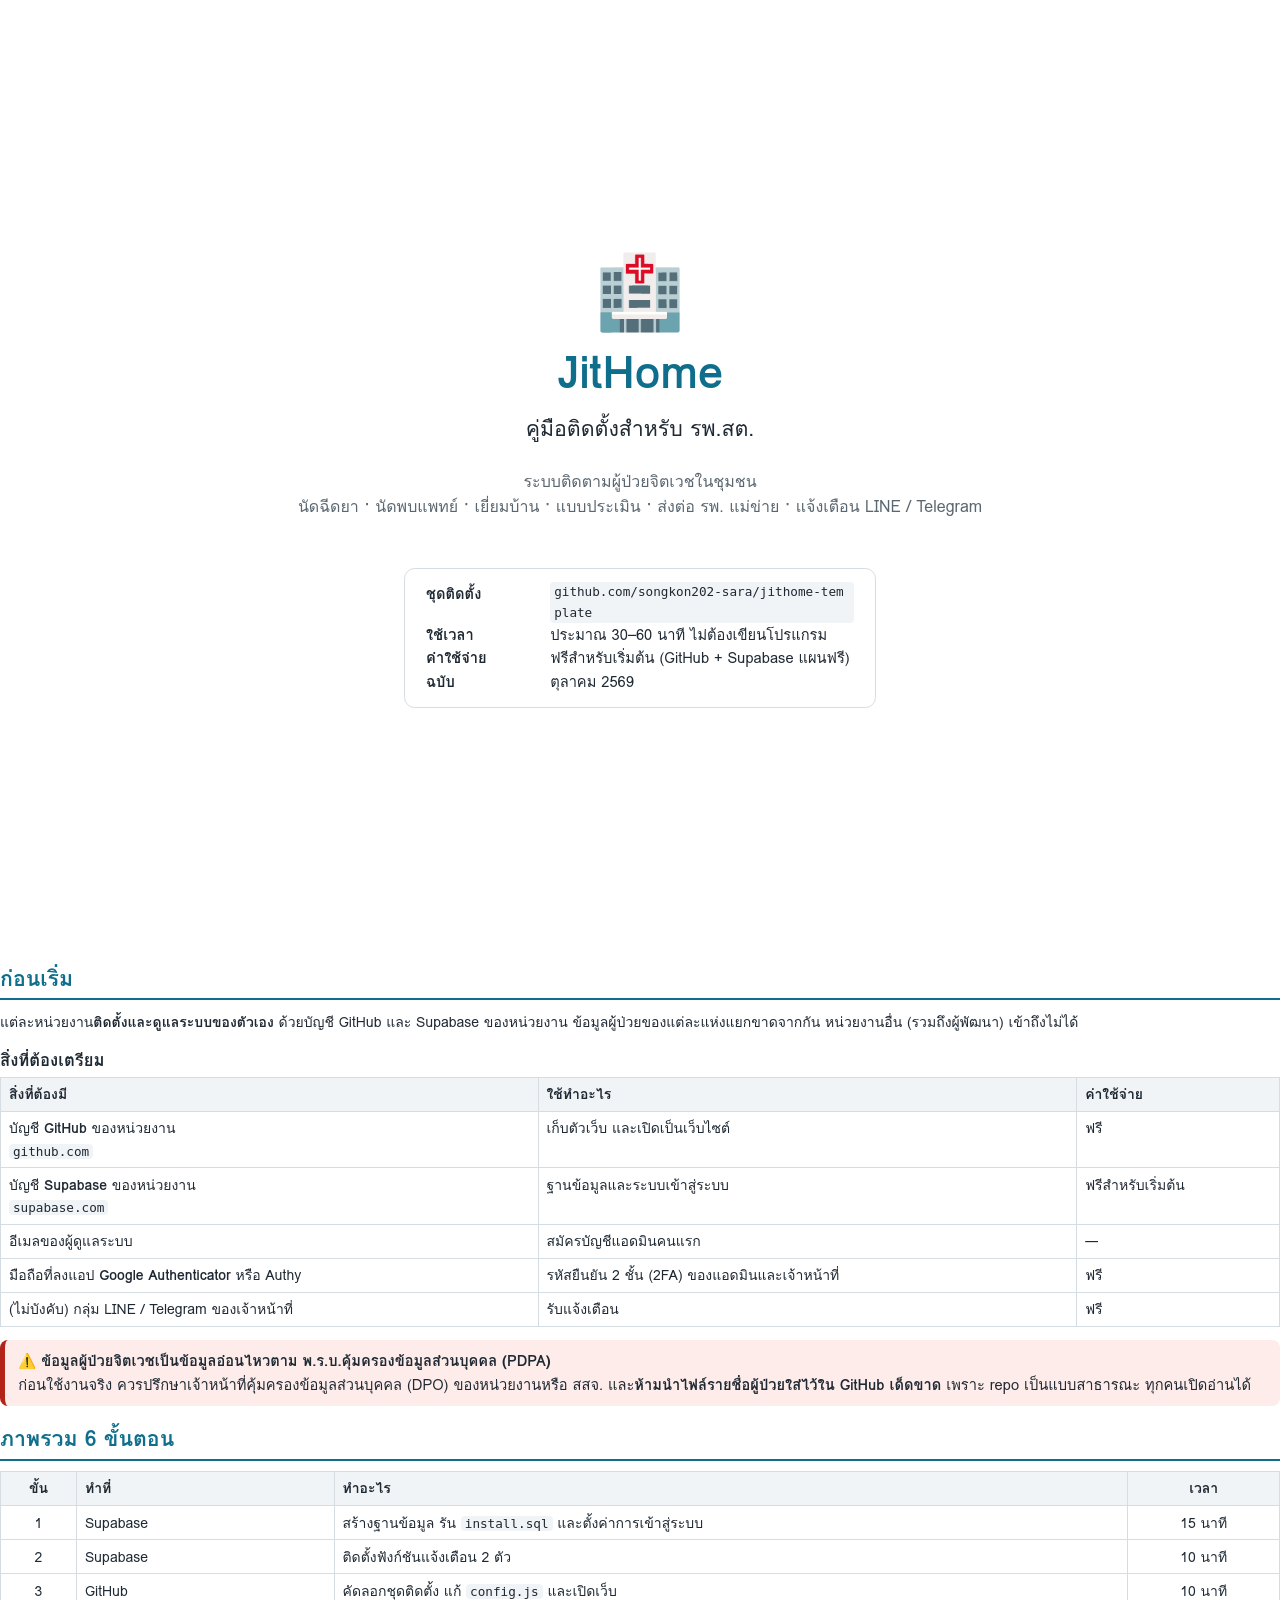
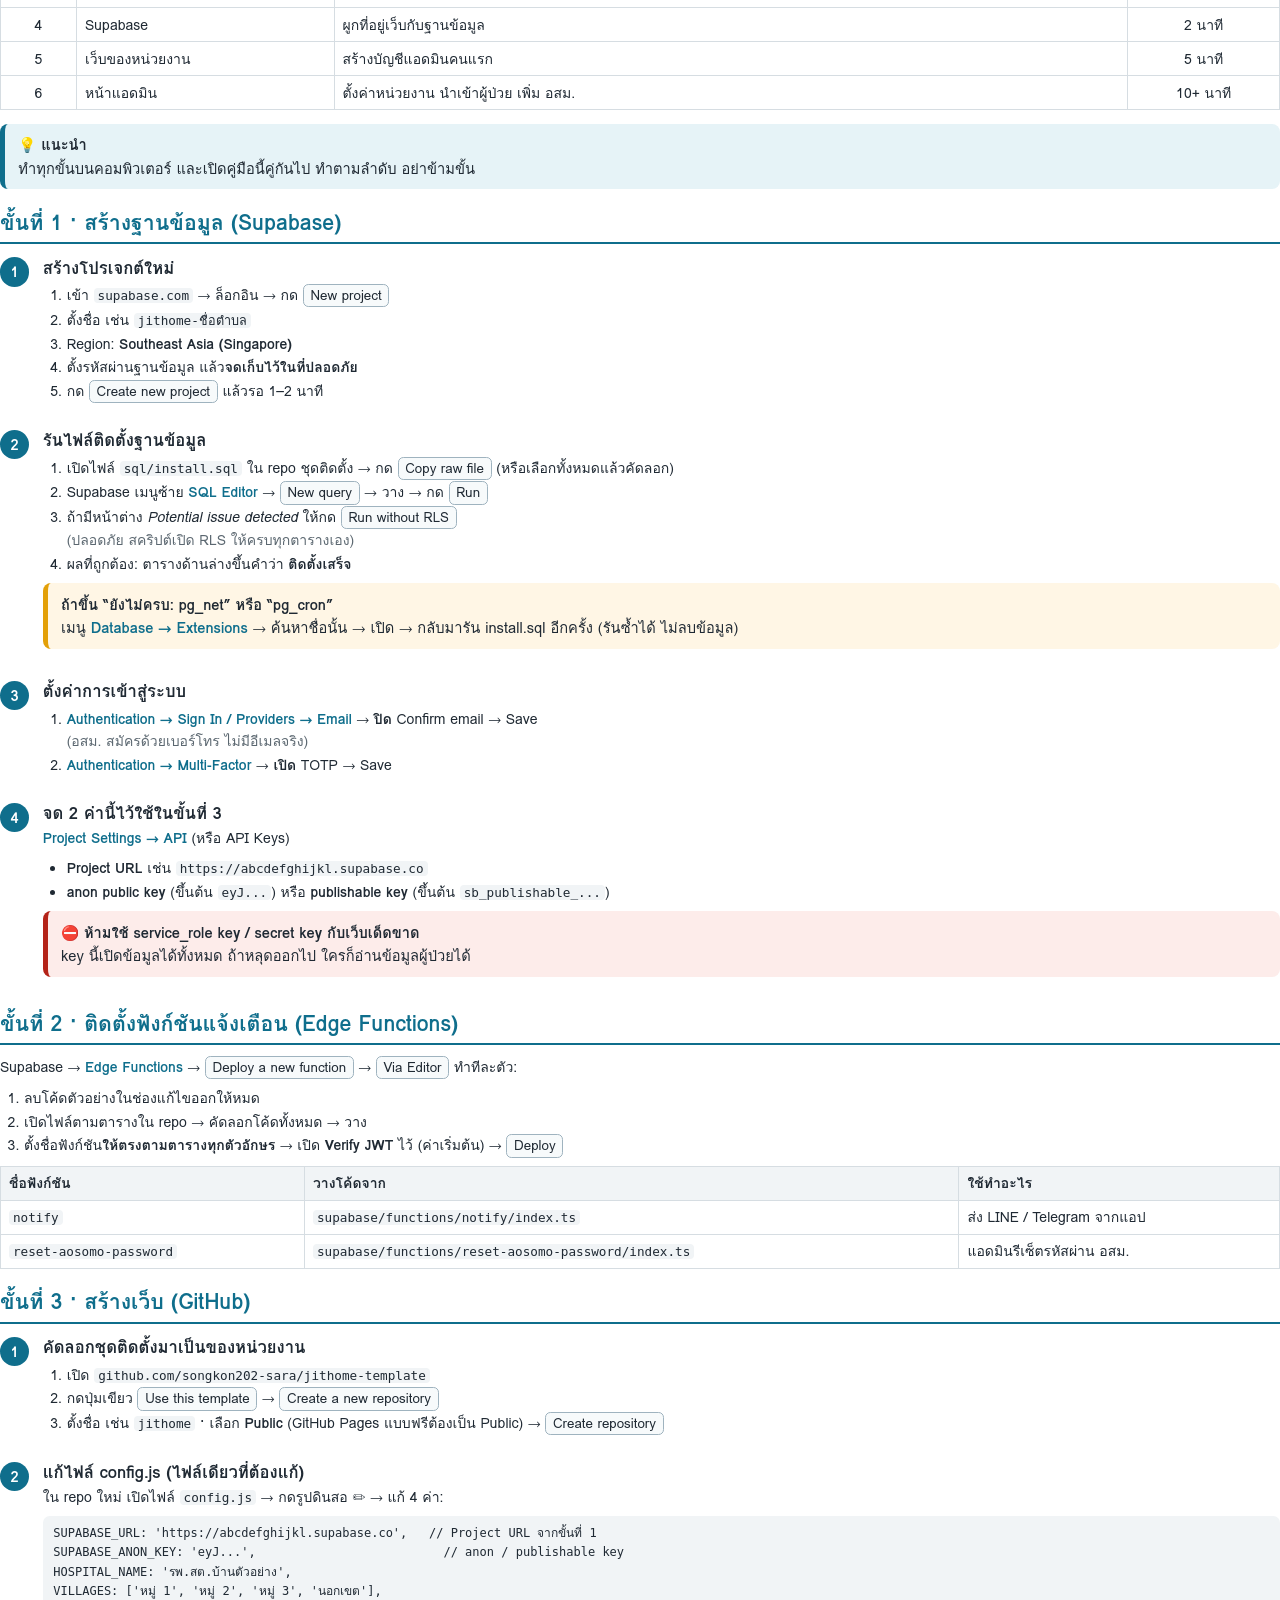
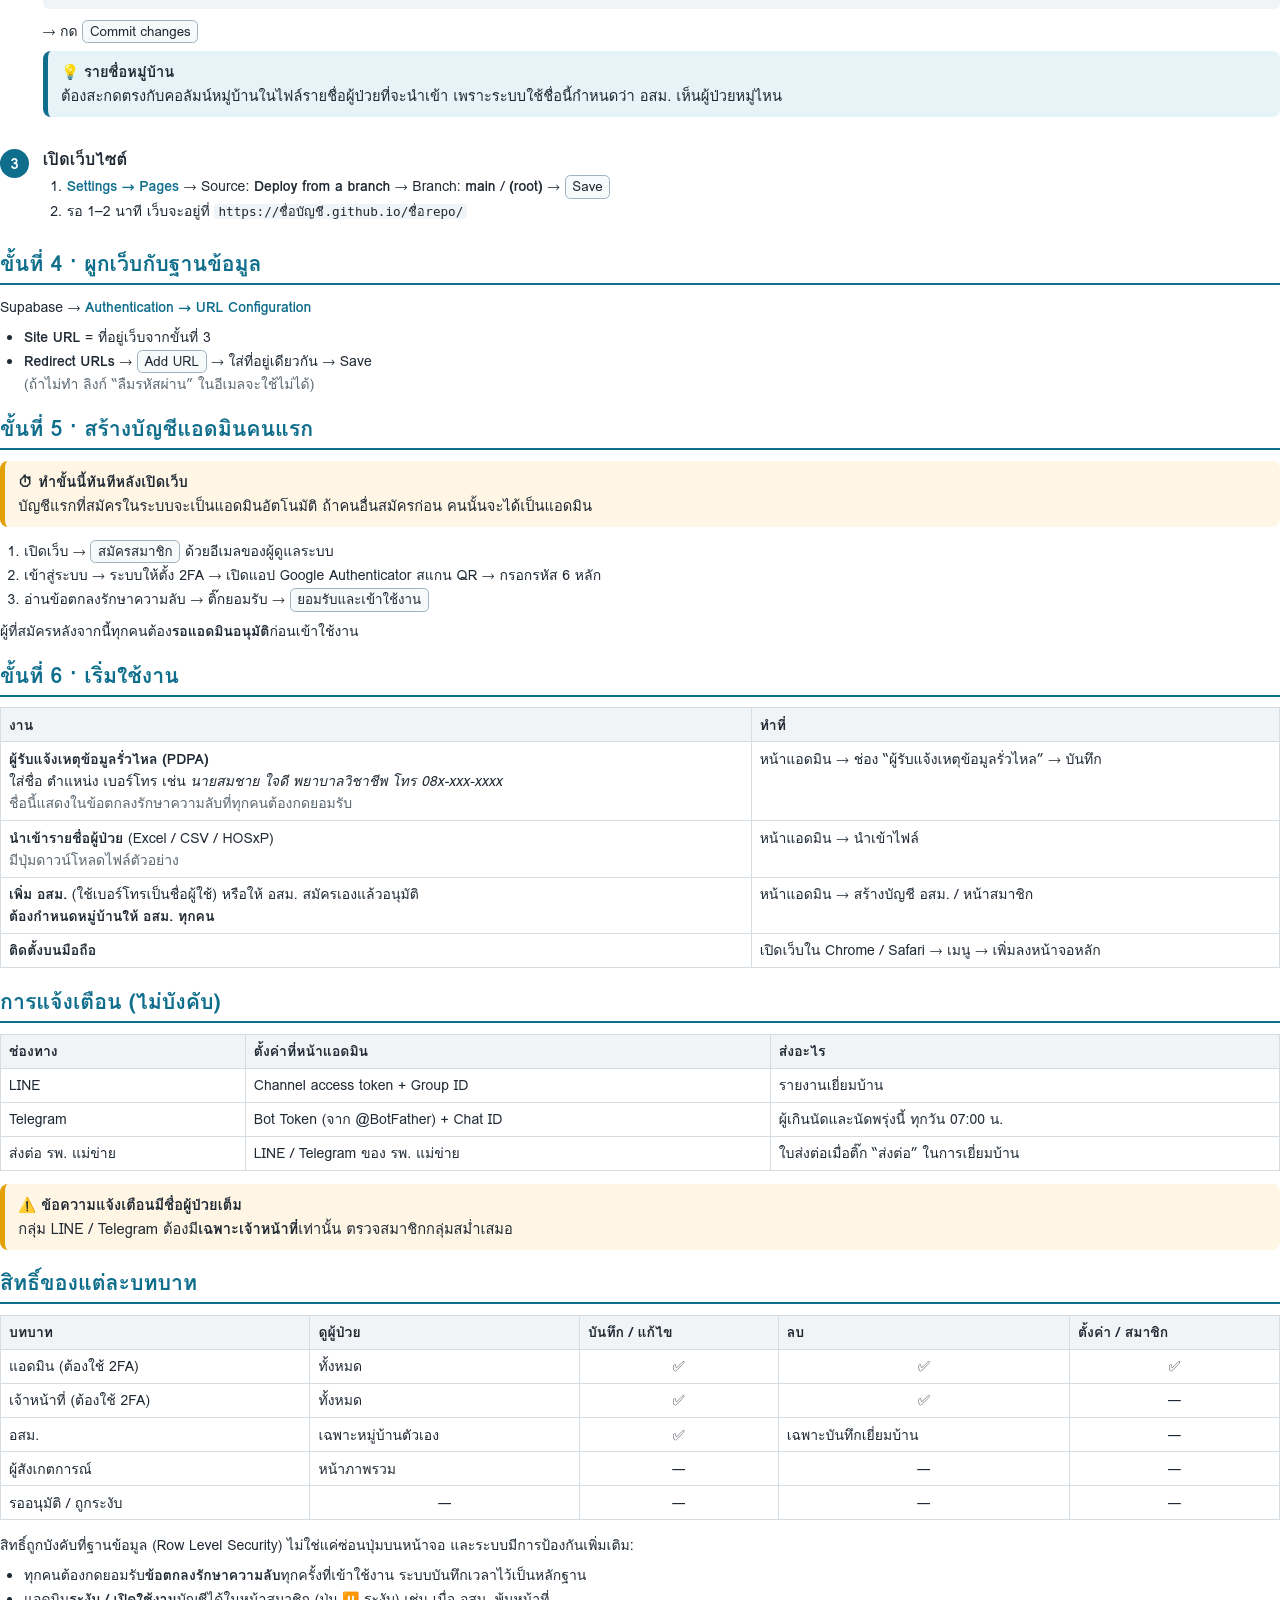
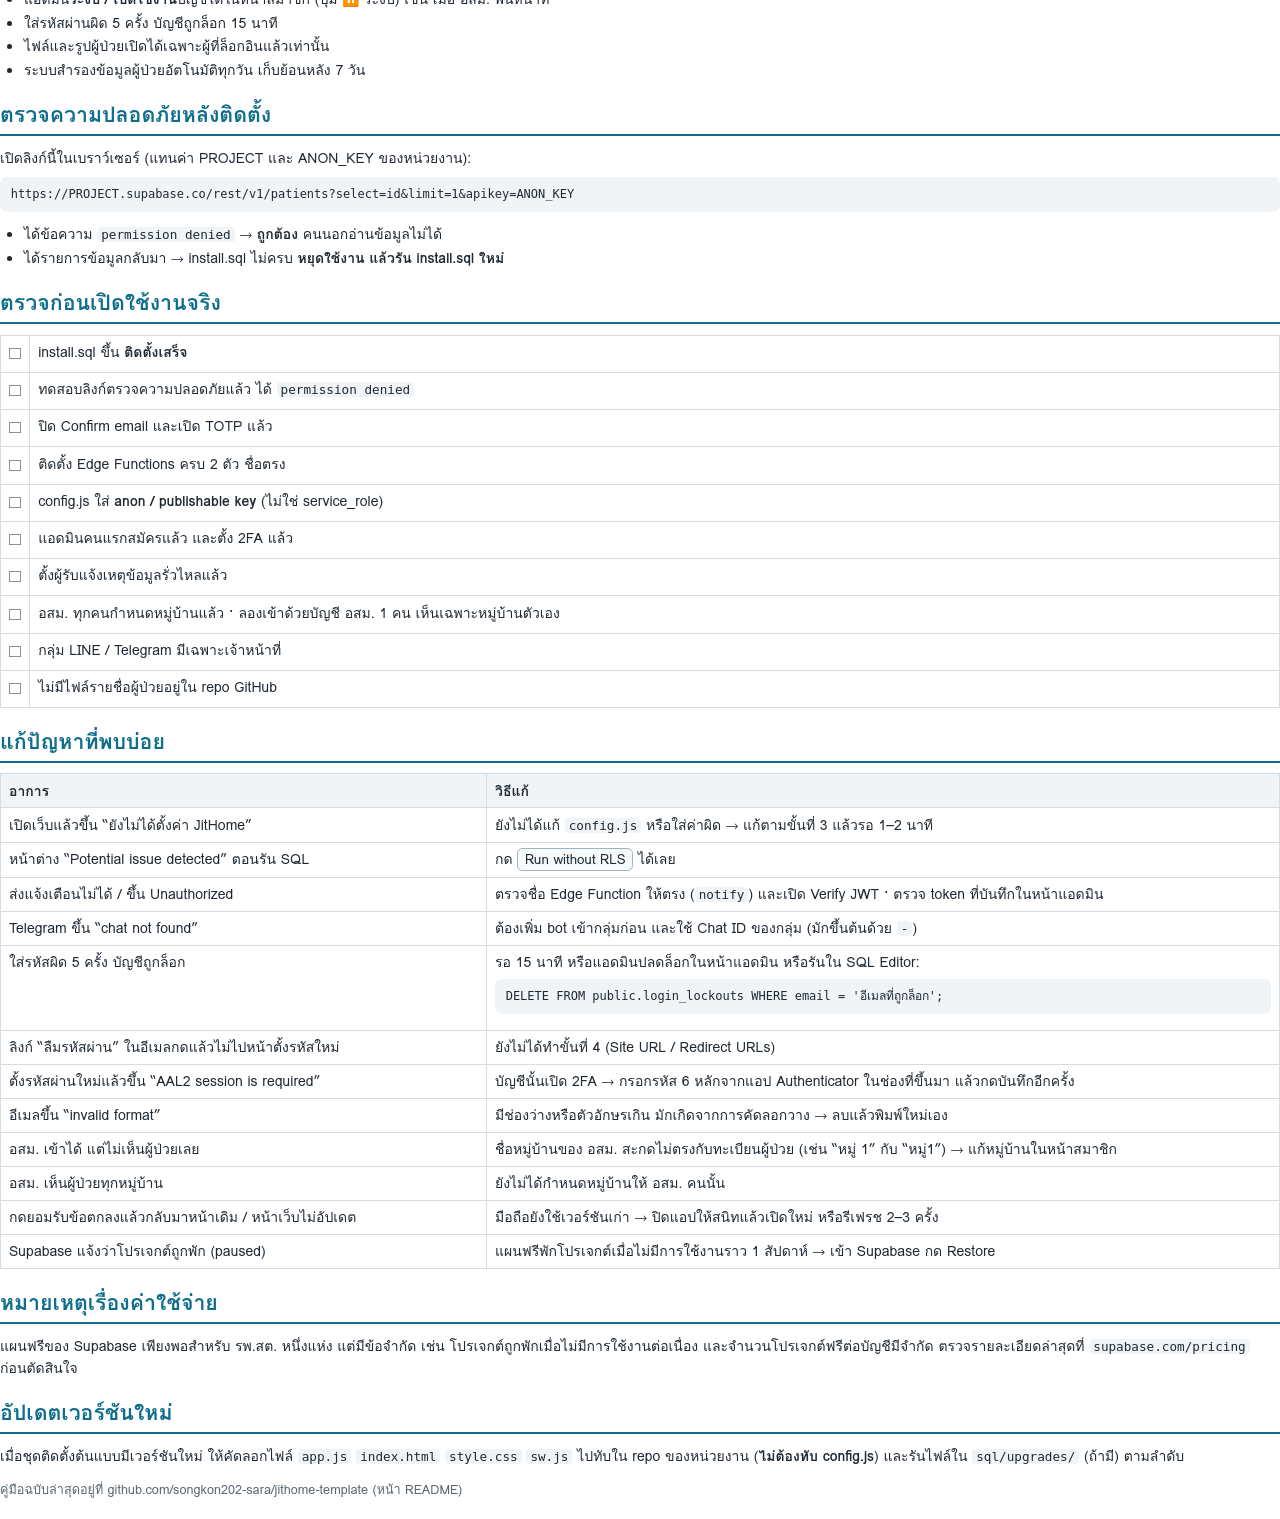
==== guide/install-guide.html @ c9ee8e4e "Add printable PDF install guide (Thai) Co-Authored-By: Claude Opus 5.5 <noreply@anthropic.com> Claud" ====
<!doctype html>
<html lang="th">
<head>
<meta charset="utf-8">
<title>คู่มือติดตั้ง JitHome</title>
<style>
  @page { size: A4; margin: 16mm 16mm 18mm; }
  :root { --ink:#1f2933; --muted:#5b6770; --brand:#0f6e8c; --brand-lt:#e6f3f7; --warn:#9a5b00; --warn-lt:#fff6e5; --red:#b42318; --red-lt:#fdecea; --line:#d6dde2; }
  * { box-sizing: border-box; }
  body { font-family: 'Loma', 'FreeSerif', sans-serif; color: var(--ink); font-size: 10.5pt; line-height: 1.6; margin: 0; background:#fff; }
  h1, h2, h3 { line-height: 1.35; margin: 0; }
  h2 { font-size: 16pt; color: var(--brand); margin: 0 0 8pt; padding-bottom: 4pt; border-bottom: 2px solid var(--brand); }
  h3 { font-size: 12.5pt; margin: 12pt 0 4pt; }
  p { margin: 0 0 6pt; }
  a { color: var(--brand); text-decoration: none; }
  code, .mono { font-family: 'DejaVu Sans Mono', monospace; font-size: 9.5pt; background: #f1f4f6; padding: 0 3pt; border-radius: 3pt; word-break: break-all; }
  pre { font-family: 'DejaVu Sans Mono', monospace; font-size: 9pt; background: #f1f4f6; padding: 6pt 8pt; border-radius: 5pt; white-space: pre-wrap; word-break: break-all; margin: 4pt 0 8pt; }
  .page { page-break-after: auto; }
  .cover { page-break-after: always; }
  section { break-inside: auto; }
  h2 { break-after: avoid; }
  table, .note, .warn, .danger, pre { break-inside: avoid; }
  table.trouble { break-inside: auto; }
  tr { break-inside: avoid; }
  .page:last-child { page-break-after: auto; }
  section { margin-bottom: 14pt; }
  .avoid { break-inside: avoid; }

  /* cover */
  .cover { height: 255mm; display: flex; flex-direction: column; justify-content: center; text-align: center; }
  .cover .logo { font-size: 54pt; line-height: 1; }
  .cover h1 { font-size: 34pt; color: var(--brand); margin-top: 10pt; }
  .cover .sub { font-size: 16pt; margin-top: 6pt; }
  .cover .desc { color: var(--muted); margin-top: 18pt; font-size: 12pt; }
  .cover .meta { margin: 36pt auto 0; border: 1px solid var(--line); border-radius: 8pt; padding: 10pt 16pt; text-align: left; max-width: 125mm; font-size: 11pt; }
  .cover .meta div { display: flex; gap: 8pt; }
  .cover .meta b { min-width: 30mm; }

  /* boxes */
  .note, .warn, .danger { border-radius: 6pt; padding: 7pt 10pt; margin: 6pt 0 10pt; font-size: 11pt; }
  .note { background: var(--brand-lt); border-left: 4pt solid var(--brand); }
  .warn { background: var(--warn-lt); border-left: 4pt solid #e3a008; }
  .danger { background: var(--red-lt); border-left: 4pt solid var(--red); }
  .note b:first-child, .warn b:first-child, .danger b:first-child { display: block; }

  /* steps */
  .step { display: flex; gap: 10pt; margin: 0 0 12pt; break-inside: avoid; }
  .num { flex: 0 0 22pt; height: 22pt; border-radius: 50%; background: var(--brand); color: #fff; font-weight: bold; text-align: center; line-height: 22pt; font-size: 11pt; margin-top: 2pt; }
  .step .body { flex: 1; min-width: 0; }
  .step .title { font-weight: bold; font-size: 12.5pt; }
  ol, ul { margin: 2pt 0 6pt; padding-left: 18pt; }
  li { margin: 1pt 0; }
  .btn { display: inline-block; border: 1px solid #9fb3bf; border-radius: 4pt; padding: 0 5pt; font-size: 10pt; background: #f7fafb; white-space: nowrap; }
  .path { color: var(--brand); font-weight: bold; }

  table { width: 100%; border-collapse: collapse; margin: 4pt 0 10pt; font-size: 10.5pt; }
  th, td { border: 1px solid var(--line); padding: 4pt 6pt; vertical-align: top; text-align: left; }
  th { background: #f1f4f6; }
  td.c, th.c { text-align: center; }
  .check td:first-child { width: 14pt; text-align: center; font-size: 12pt; }
  .footer-note { color: var(--muted); font-size: 9.5pt; margin-top: 10pt; }
</style>
</head>
<body>

<!-- ═════════ ปก ═════════ -->
<div class="page cover">
  <div class="logo">🏥</div>
  <h1>JitHome</h1>
  <div class="sub">คู่มือติดตั้งสำหรับ รพ.สต.</div>
  <div class="desc">ระบบติดตามผู้ป่วยจิตเวชในชุมชน<br>นัดฉีดยา · นัดพบแพทย์ · เยี่ยมบ้าน · แบบประเมิน · ส่งต่อ รพ. แม่ข่าย · แจ้งเตือน LINE / Telegram</div>
  <div class="meta">
    <div><b>ชุดติดตั้ง</b><span class="mono">github.com/songkon202-sara/jithome-template</span></div>
    <div><b>ใช้เวลา</b><span>ประมาณ 30–60 นาที ไม่ต้องเขียนโปรแกรม</span></div>
    <div><b>ค่าใช้จ่าย</b><span>ฟรีสำหรับเริ่มต้น (GitHub + Supabase แผนฟรี)</span></div>
    <div><b>ฉบับ</b><span>ตุลาคม 2569</span></div>
  </div>
</div>

<!-- ═════════ ก่อนเริ่ม ═════════ -->
<div class="page">
<section>
  <h2>ก่อนเริ่ม</h2>
  <p>แต่ละหน่วยงาน<b>ติดตั้งและดูแลระบบของตัวเอง</b> ด้วยบัญชี GitHub และ Supabase ของหน่วยงาน
  ข้อมูลผู้ป่วยของแต่ละแห่งแยกขาดจากกัน หน่วยงานอื่น (รวมถึงผู้พัฒนา) เข้าถึงไม่ได้</p>

  <h3>สิ่งที่ต้องเตรียม</h3>
  <table>
    <tr><th>สิ่งที่ต้องมี</th><th>ใช้ทำอะไร</th><th>ค่าใช้จ่าย</th></tr>
    <tr><td>บัญชี <b>GitHub</b> ของหน่วยงาน<br><span class="mono">github.com</span></td><td>เก็บตัวเว็บ และเปิดเป็นเว็บไซต์</td><td>ฟรี</td></tr>
    <tr><td>บัญชี <b>Supabase</b> ของหน่วยงาน<br><span class="mono">supabase.com</span></td><td>ฐานข้อมูลและระบบเข้าสู่ระบบ</td><td>ฟรีสำหรับเริ่มต้น</td></tr>
    <tr><td>อีเมลของผู้ดูแลระบบ</td><td>สมัครบัญชีแอดมินคนแรก</td><td>—</td></tr>
    <tr><td>มือถือที่ลงแอป <b>Google Authenticator</b> หรือ Authy</td><td>รหัสยืนยัน 2 ชั้น (2FA) ของแอดมินและเจ้าหน้าที่</td><td>ฟรี</td></tr>
    <tr><td>(ไม่บังคับ) กลุ่ม LINE / Telegram ของเจ้าหน้าที่</td><td>รับแจ้งเตือน</td><td>ฟรี</td></tr>
  </table>

  <div class="danger"><b>⚠️ ข้อมูลผู้ป่วยจิตเวชเป็นข้อมูลอ่อนไหวตาม พ.ร.บ.คุ้มครองข้อมูลส่วนบุคคล (PDPA)</b>
  ก่อนใช้งานจริง ควรปรึกษาเจ้าหน้าที่คุ้มครองข้อมูลส่วนบุคคล (DPO) ของหน่วยงานหรือ สสจ.
  และ<b>ห้ามนำไฟล์รายชื่อผู้ป่วยใส่ไว้ใน GitHub เด็ดขาด</b> เพราะ repo เป็นแบบสาธารณะ ทุกคนเปิดอ่านได้</div>
</section>

<section>
  <h2>ภาพรวม 6 ขั้นตอน</h2>
  <table>
    <tr><th class="c">ขั้น</th><th>ทำที่</th><th>ทำอะไร</th><th class="c">เวลา</th></tr>
    <tr><td class="c">1</td><td>Supabase</td><td>สร้างฐานข้อมูล รัน <code>install.sql</code> และตั้งค่าการเข้าสู่ระบบ</td><td class="c">15 นาที</td></tr>
    <tr><td class="c">2</td><td>Supabase</td><td>ติดตั้งฟังก์ชันแจ้งเตือน 2 ตัว</td><td class="c">10 นาที</td></tr>
    <tr><td class="c">3</td><td>GitHub</td><td>คัดลอกชุดติดตั้ง แก้ <code>config.js</code> และเปิดเว็บ</td><td class="c">10 นาที</td></tr>
    <tr><td class="c">4</td><td>Supabase</td><td>ผูกที่อยู่เว็บกับฐานข้อมูล</td><td class="c">2 นาที</td></tr>
    <tr><td class="c">5</td><td>เว็บของหน่วยงาน</td><td>สร้างบัญชีแอดมินคนแรก</td><td class="c">5 นาที</td></tr>
    <tr><td class="c">6</td><td>หน้าแอดมิน</td><td>ตั้งค่าหน่วยงาน นำเข้าผู้ป่วย เพิ่ม อสม.</td><td class="c">10+ นาที</td></tr>
  </table>
  <div class="note"><b>💡 แนะนำ</b>ทำทุกขั้นบนคอมพิวเตอร์ และเปิดคู่มือนี้คู่กันไป ทำตามลำดับ อย่าข้ามขั้น</div>
</section>

</div>

<!-- ═════════ ขั้นที่ 1 ═════════ -->
<div class="page">
<section>
  <h2>ขั้นที่ 1 · สร้างฐานข้อมูล (Supabase)</h2>

  <div class="step"><div class="num">1</div><div class="body">
    <div class="title">สร้างโปรเจกต์ใหม่</div>
    <ol>
      <li>เข้า <span class="mono">supabase.com</span> → ล็อกอิน → กด <span class="btn">New project</span></li>
      <li>ตั้งชื่อ เช่น <code>jithome-ชื่อตำบล</code></li>
      <li>Region: <b>Southeast Asia (Singapore)</b></li>
      <li>ตั้งรหัสผ่านฐานข้อมูล แล้ว<b>จดเก็บไว้ในที่ปลอดภัย</b></li>
      <li>กด <span class="btn">Create new project</span> แล้วรอ 1–2 นาที</li>
    </ol>
  </div></div>

  <div class="step"><div class="num">2</div><div class="body">
    <div class="title">รันไฟล์ติดตั้งฐานข้อมูล</div>
    <ol>
      <li>เปิดไฟล์ <code>sql/install.sql</code> ใน repo ชุดติดตั้ง → กด <span class="btn">Copy raw file</span> (หรือเลือกทั้งหมดแล้วคัดลอก)</li>
      <li>Supabase เมนูซ้าย <span class="path">SQL Editor</span> → <span class="btn">New query</span> → วาง → กด <span class="btn">Run</span></li>
      <li>ถ้ามีหน้าต่าง <i>Potential issue detected</i> ให้กด <span class="btn">Run without RLS</span><br>
          <span style="color:var(--muted)">(ปลอดภัย สคริปต์เปิด RLS ให้ครบทุกตารางเอง)</span></li>
      <li>ผลที่ถูกต้อง: ตารางด้านล่างขึ้นคำว่า <b>ติดตั้งเสร็จ</b></li>
    </ol>
    <div class="warn"><b>ถ้าขึ้น “ยังไม่ครบ: pg_net” หรือ “pg_cron”</b>
    เมนู <span class="path">Database → Extensions</span> → ค้นหาชื่อนั้น → เปิด → กลับมารัน install.sql อีกครั้ง (รันซ้ำได้ ไม่ลบข้อมูล)</div>
  </div></div>

  <div class="step"><div class="num">3</div><div class="body">
    <div class="title">ตั้งค่าการเข้าสู่ระบบ</div>
    <ol>
      <li><span class="path">Authentication → Sign In / Providers → Email</span> → <b>ปิด</b> Confirm email → Save<br>
          <span style="color:var(--muted)">(อสม. สมัครด้วยเบอร์โทร ไม่มีอีเมลจริง)</span></li>
      <li><span class="path">Authentication → Multi-Factor</span> → <b>เปิด</b> TOTP → Save</li>
    </ol>
  </div></div>

  <div class="step"><div class="num">4</div><div class="body">
    <div class="title">จด 2 ค่านี้ไว้ใช้ในขั้นที่ 3</div>
    <p><span class="path">Project Settings → API</span> (หรือ API Keys)</p>
    <ul>
      <li><b>Project URL</b> เช่น <code>https://abcdefghijkl.supabase.co</code></li>
      <li><b>anon public key</b> (ขึ้นต้น <code>eyJ...</code>) หรือ <b>publishable key</b> (ขึ้นต้น <code>sb_publishable_...</code>)</li>
    </ul>
    <div class="danger"><b>⛔ ห้ามใช้ service_role key / secret key กับเว็บเด็ดขาด</b>
    key นี้เปิดข้อมูลได้ทั้งหมด ถ้าหลุดออกไป ใครก็อ่านข้อมูลผู้ป่วยได้</div>
  </div></div>
</section>
</div>

<!-- ═════════ ขั้นที่ 2-3 ═════════ -->
<div class="page">
<section style="break-before: page">
  <h2>ขั้นที่ 2 · ติดตั้งฟังก์ชันแจ้งเตือน (Edge Functions)</h2>
  <p>Supabase → <span class="path">Edge Functions</span> → <span class="btn">Deploy a new function</span> → <span class="btn">Via Editor</span> ทำทีละตัว:</p>
  <ol>
    <li>ลบโค้ดตัวอย่างในช่องแก้ไขออกให้หมด</li>
    <li>เปิดไฟล์ตามตารางใน repo → คัดลอกโค้ดทั้งหมด → วาง</li>
    <li>ตั้งชื่อฟังก์ชัน<b>ให้ตรงตามตารางทุกตัวอักษร</b> → เปิด <b>Verify JWT</b> ไว้ (ค่าเริ่มต้น) → <span class="btn">Deploy</span></li>
  </ol>
  <table>
    <tr><th>ชื่อฟังก์ชัน</th><th>วางโค้ดจาก</th><th>ใช้ทำอะไร</th></tr>
    <tr><td><code>notify</code></td><td><code>supabase/functions/notify/index.ts</code></td><td>ส่ง LINE / Telegram จากแอป</td></tr>
    <tr><td><code>reset-aosomo-password</code></td><td><code>supabase/functions/reset-aosomo-password/index.ts</code></td><td>แอดมินรีเซ็ตรหัสผ่าน อสม.</td></tr>
  </table>
</section>

<section>
  <h2>ขั้นที่ 3 · สร้างเว็บ (GitHub)</h2>

  <div class="step"><div class="num">1</div><div class="body">
    <div class="title">คัดลอกชุดติดตั้งมาเป็นของหน่วยงาน</div>
    <ol>
      <li>เปิด <span class="mono">github.com/songkon202-sara/jithome-template</span></li>
      <li>กดปุ่มเขียว <span class="btn">Use this template</span> → <span class="btn">Create a new repository</span></li>
      <li>ตั้งชื่อ เช่น <code>jithome</code> · เลือก <b>Public</b> (GitHub Pages แบบฟรีต้องเป็น Public) → <span class="btn">Create repository</span></li>
    </ol>
  </div></div>

  <div class="step"><div class="num">2</div><div class="body">
    <div class="title">แก้ไฟล์ config.js (ไฟล์เดียวที่ต้องแก้)</div>
    <p>ใน repo ใหม่ เปิดไฟล์ <code>config.js</code> → กดรูปดินสอ ✏️ → แก้ 4 ค่า:</p>
<pre>SUPABASE_URL: 'https://abcdefghijkl.supabase.co',   // Project URL จากขั้นที่ 1
SUPABASE_ANON_KEY: 'eyJ...',                          // anon / publishable key
HOSPITAL_NAME: 'รพ.สต.บ้านตัวอย่าง',
VILLAGES: ['หมู่ 1', 'หมู่ 2', 'หมู่ 3', 'นอกเขต'],</pre>
    <p>→ กด <span class="btn">Commit changes</span></p>
    <div class="note"><b>💡 รายชื่อหมู่บ้าน</b>ต้องสะกดตรงกับคอลัมน์หมู่บ้านในไฟล์รายชื่อผู้ป่วยที่จะนำเข้า เพราะระบบใช้ชื่อนี้กำหนดว่า อสม. เห็นผู้ป่วยหมู่ไหน</div>
  </div></div>

  <div class="step"><div class="num">3</div><div class="body">
    <div class="title">เปิดเว็บไซต์</div>
    <ol>
      <li><span class="path">Settings → Pages</span> → Source: <b>Deploy from a branch</b> → Branch: <b>main</b> / <b>(root)</b> → <span class="btn">Save</span></li>
      <li>รอ 1–2 นาที เว็บจะอยู่ที่ <code>https://ชื่อบัญชี.github.io/ชื่อrepo/</code></li>
    </ol>
  </div></div>
</section>
</div>

<!-- ═════════ ขั้นที่ 4-6 ═════════ -->
<div class="page">
<section class="avoid">
  <h2>ขั้นที่ 4 · ผูกเว็บกับฐานข้อมูล</h2>
  <p>Supabase → <span class="path">Authentication → URL Configuration</span></p>
  <ul>
    <li><b>Site URL</b> = ที่อยู่เว็บจากขั้นที่ 3</li>
    <li><b>Redirect URLs</b> → <span class="btn">Add URL</span> → ใส่ที่อยู่เดียวกัน → Save<br>
        <span style="color:var(--muted)">(ถ้าไม่ทำ ลิงก์ “ลืมรหัสผ่าน” ในอีเมลจะใช้ไม่ได้)</span></li>
  </ul>
</section>

<section>
  <h2>ขั้นที่ 5 · สร้างบัญชีแอดมินคนแรก</h2>
  <div class="warn"><b>⏱ ทำขั้นนี้ทันทีหลังเปิดเว็บ</b>บัญชีแรกที่สมัครในระบบจะเป็นแอดมินอัตโนมัติ ถ้าคนอื่นสมัครก่อน คนนั้นจะได้เป็นแอดมิน</div>
  <ol>
    <li>เปิดเว็บ → <span class="btn">สมัครสมาชิก</span> ด้วยอีเมลของผู้ดูแลระบบ</li>
    <li>เข้าสู่ระบบ → ระบบให้ตั้ง 2FA → เปิดแอป Google Authenticator สแกน QR → กรอกรหัส 6 หลัก</li>
    <li>อ่านข้อตกลงรักษาความลับ → ติ๊กยอมรับ → <span class="btn">ยอมรับและเข้าใช้งาน</span></li>
  </ol>
  <p>ผู้ที่สมัครหลังจากนี้ทุกคนต้อง<b>รอแอดมินอนุมัติ</b>ก่อนเข้าใช้งาน</p>
</section>

<section>
  <h2>ขั้นที่ 6 · เริ่มใช้งาน</h2>
  <table>
    <tr><th>งาน</th><th>ทำที่</th></tr>
    <tr><td><b>ผู้รับแจ้งเหตุข้อมูลรั่วไหล (PDPA)</b><br>ใส่ชื่อ ตำแหน่ง เบอร์โทร เช่น <i>นายสมชาย ใจดี พยาบาลวิชาชีพ โทร 08x-xxx-xxxx</i><br><span style="color:var(--muted)">ชื่อนี้แสดงในข้อตกลงรักษาความลับที่ทุกคนต้องกดยอมรับ</span></td><td>หน้าแอดมิน → ช่อง “ผู้รับแจ้งเหตุข้อมูลรั่วไหล” → บันทึก</td></tr>
    <tr><td><b>นำเข้ารายชื่อผู้ป่วย</b> (Excel / CSV / HOSxP)<br><span style="color:var(--muted)">มีปุ่มดาวน์โหลดไฟล์ตัวอย่าง</span></td><td>หน้าแอดมิน → นำเข้าไฟล์</td></tr>
    <tr><td><b>เพิ่ม อสม.</b> (ใช้เบอร์โทรเป็นชื่อผู้ใช้) หรือให้ อสม. สมัครเองแล้วอนุมัติ<br><b>ต้องกำหนดหมู่บ้านให้ อสม. ทุกคน</b></td><td>หน้าแอดมิน → สร้างบัญชี อสม. / หน้าสมาชิก</td></tr>
    <tr><td><b>ติดตั้งบนมือถือ</b></td><td>เปิดเว็บใน Chrome / Safari → เมนู → เพิ่มลงหน้าจอหลัก</td></tr>
  </table>
</section>

<section class="avoid">
  <h2>การแจ้งเตือน (ไม่บังคับ)</h2>
  <table>
    <tr><th>ช่องทาง</th><th>ตั้งค่าที่หน้าแอดมิน</th><th>ส่งอะไร</th></tr>
    <tr><td>LINE</td><td>Channel access token + Group ID</td><td>รายงานเยี่ยมบ้าน</td></tr>
    <tr><td>Telegram</td><td>Bot Token (จาก @BotFather) + Chat ID</td><td>ผู้เกินนัดและนัดพรุ่งนี้ ทุกวัน 07:00 น.</td></tr>
    <tr><td>ส่งต่อ รพ. แม่ข่าย</td><td>LINE / Telegram ของ รพ. แม่ข่าย</td><td>ใบส่งต่อเมื่อติ๊ก “ส่งต่อ” ในการเยี่ยมบ้าน</td></tr>
  </table>
  <div class="warn"><b>⚠️ ข้อความแจ้งเตือนมีชื่อผู้ป่วยเต็ม</b>กลุ่ม LINE / Telegram ต้องมี<b>เฉพาะเจ้าหน้าที่</b>เท่านั้น ตรวจสมาชิกกลุ่มสม่ำเสมอ</div>
</section>
</div>

<!-- ═════════ ความปลอดภัย / สิทธิ์ ═════════ -->
<div class="page">
<section>
  <h2>สิทธิ์ของแต่ละบทบาท</h2>
  <table>
    <tr><th>บทบาท</th><th>ดูผู้ป่วย</th><th>บันทึก / แก้ไข</th><th>ลบ</th><th>ตั้งค่า / สมาชิก</th></tr>
    <tr><td>แอดมิน (ต้องใช้ 2FA)</td><td>ทั้งหมด</td><td class="c">✅</td><td class="c">✅</td><td class="c">✅</td></tr>
    <tr><td>เจ้าหน้าที่ (ต้องใช้ 2FA)</td><td>ทั้งหมด</td><td class="c">✅</td><td class="c">✅</td><td class="c">—</td></tr>
    <tr><td>อสม.</td><td>เฉพาะหมู่บ้านตัวเอง</td><td class="c">✅</td><td>เฉพาะบันทึกเยี่ยมบ้าน</td><td class="c">—</td></tr>
    <tr><td>ผู้สังเกตการณ์</td><td>หน้าภาพรวม</td><td class="c">—</td><td class="c">—</td><td class="c">—</td></tr>
    <tr><td>รออนุมัติ / ถูกระงับ</td><td class="c">—</td><td class="c">—</td><td class="c">—</td><td class="c">—</td></tr>
  </table>
  <p>สิทธิ์ถูกบังคับที่ฐานข้อมูล (Row Level Security) ไม่ใช่แค่ซ่อนปุ่มบนหน้าจอ และระบบมีการป้องกันเพิ่มเติม:</p>
  <ul>
    <li>ทุกคนต้องกดยอมรับ<b>ข้อตกลงรักษาความลับ</b>ทุกครั้งที่เข้าใช้งาน ระบบบันทึกเวลาไว้เป็นหลักฐาน</li>
    <li>แอดมิน<b>ระงับ / เปิดใช้งาน</b>บัญชีได้ในหน้าสมาชิก (ปุ่ม ⏸️ ระงับ) เช่น เมื่อ อสม. พ้นหน้าที่</li>
    <li>ใส่รหัสผ่านผิด 5 ครั้ง บัญชีถูกล็อก 15 นาที</li>
    <li>ไฟล์และรูปผู้ป่วยเปิดได้เฉพาะผู้ที่ล็อกอินแล้วเท่านั้น</li>
    <li>ระบบสำรองข้อมูลผู้ป่วยอัตโนมัติทุกวัน เก็บย้อนหลัง 7 วัน</li>
  </ul>
</section>

<section class="avoid">
  <h2>ตรวจความปลอดภัยหลังติดตั้ง</h2>
  <p>เปิดลิงก์นี้ในเบราว์เซอร์ (แทนค่า PROJECT และ ANON_KEY ของหน่วยงาน):</p>
<pre>https://PROJECT.supabase.co/rest/v1/patients?select=id&amp;limit=1&amp;apikey=ANON_KEY</pre>
  <ul>
    <li>ได้ข้อความ <code>permission denied</code> → <b>ถูกต้อง</b> คนนอกอ่านข้อมูลไม่ได้</li>
    <li>ได้รายการข้อมูลกลับมา → install.sql ไม่ครบ <b>หยุดใช้งาน แล้วรัน install.sql ใหม่</b></li>
  </ul>
</section>

<section class="avoid">
  <h2>ตรวจก่อนเปิดใช้งานจริง</h2>
  <table class="check">
    <tr><td>☐</td><td>install.sql ขึ้น <b>ติดตั้งเสร็จ</b></td></tr>
    <tr><td>☐</td><td>ทดสอบลิงก์ตรวจความปลอดภัยแล้ว ได้ <code>permission denied</code></td></tr>
    <tr><td>☐</td><td>ปิด Confirm email และเปิด TOTP แล้ว</td></tr>
    <tr><td>☐</td><td>ติดตั้ง Edge Functions ครบ 2 ตัว ชื่อตรง</td></tr>
    <tr><td>☐</td><td>config.js ใส่ <b>anon / publishable key</b> (ไม่ใช่ service_role)</td></tr>
    <tr><td>☐</td><td>แอดมินคนแรกสมัครแล้ว และตั้ง 2FA แล้ว</td></tr>
    <tr><td>☐</td><td>ตั้งผู้รับแจ้งเหตุข้อมูลรั่วไหลแล้ว</td></tr>
    <tr><td>☐</td><td>อสม. ทุกคนกำหนดหมู่บ้านแล้ว · ลองเข้าด้วยบัญชี อสม. 1 คน เห็นเฉพาะหมู่บ้านตัวเอง</td></tr>
    <tr><td>☐</td><td>กลุ่ม LINE / Telegram มีเฉพาะเจ้าหน้าที่</td></tr>
    <tr><td>☐</td><td>ไม่มีไฟล์รายชื่อผู้ป่วยอยู่ใน repo GitHub</td></tr>
  </table>
</section>
</div>

<!-- ═════════ แก้ปัญหา ═════════ -->
<div class="page">
<section>
  <h2>แก้ปัญหาที่พบบ่อย</h2>
  <table class="trouble">
    <tr><th style="width:38%">อาการ</th><th>วิธีแก้</th></tr>
    <tr><td>เปิดเว็บแล้วขึ้น “ยังไม่ได้ตั้งค่า JitHome”</td><td>ยังไม่ได้แก้ <code>config.js</code> หรือใส่ค่าผิด → แก้ตามขั้นที่ 3 แล้วรอ 1–2 นาที</td></tr>
    <tr><td>หน้าต่าง “Potential issue detected” ตอนรัน SQL</td><td>กด <span class="btn">Run without RLS</span> ได้เลย</td></tr>
    <tr><td>ส่งแจ้งเตือนไม่ได้ / ขึ้น Unauthorized</td><td>ตรวจชื่อ Edge Function ให้ตรง (<code>notify</code>) และเปิด Verify JWT · ตรวจ token ที่บันทึกในหน้าแอดมิน</td></tr>
    <tr><td>Telegram ขึ้น “chat not found”</td><td>ต้องเพิ่ม bot เข้ากลุ่มก่อน และใช้ Chat ID ของกลุ่ม (มักขึ้นต้นด้วย <code>-</code>)</td></tr>
    <tr><td>ใส่รหัสผิด 5 ครั้ง บัญชีถูกล็อก</td><td>รอ 15 นาที หรือแอดมินปลดล็อกในหน้าแอดมิน หรือรันใน SQL Editor:<pre>DELETE FROM public.login_lockouts WHERE email = 'อีเมลที่ถูกล็อก';</pre></td></tr>
    <tr><td>ลิงก์ “ลืมรหัสผ่าน” ในอีเมลกดแล้วไม่ไปหน้าตั้งรหัสใหม่</td><td>ยังไม่ได้ทำขั้นที่ 4 (Site URL / Redirect URLs)</td></tr>
    <tr><td>ตั้งรหัสผ่านใหม่แล้วขึ้น “AAL2 session is required”</td><td>บัญชีนั้นเปิด 2FA → กรอกรหัส 6 หลักจากแอป Authenticator ในช่องที่ขึ้นมา แล้วกดบันทึกอีกครั้ง</td></tr>
    <tr><td>อีเมลขึ้น “invalid format”</td><td>มีช่องว่างหรือตัวอักษรเกิน มักเกิดจากการคัดลอกวาง → ลบแล้วพิมพ์ใหม่เอง</td></tr>
    <tr><td>อสม. เข้าได้ แต่ไม่เห็นผู้ป่วยเลย</td><td>ชื่อหมู่บ้านของ อสม. สะกดไม่ตรงกับทะเบียนผู้ป่วย (เช่น “หมู่ 1” กับ “หมู่1”) → แก้หมู่บ้านในหน้าสมาชิก</td></tr>
    <tr><td>อสม. เห็นผู้ป่วยทุกหมู่บ้าน</td><td>ยังไม่ได้กำหนดหมู่บ้านให้ อสม. คนนั้น</td></tr>
    <tr><td>กดยอมรับข้อตกลงแล้วกลับมาหน้าเดิม / หน้าเว็บไม่อัปเดต</td><td>มือถือยังใช้เวอร์ชันเก่า → ปิดแอปให้สนิทแล้วเปิดใหม่ หรือรีเฟรช 2–3 ครั้ง</td></tr>
    <tr><td>Supabase แจ้งว่าโปรเจกต์ถูกพัก (paused)</td><td>แผนฟรีพักโปรเจกต์เมื่อไม่มีการใช้งานราว 1 สัปดาห์ → เข้า Supabase กด Restore</td></tr>
  </table>
</section>

<section class="avoid">
  <h2>หมายเหตุเรื่องค่าใช้จ่าย</h2>
  <p>แผนฟรีของ Supabase เพียงพอสำหรับ รพ.สต. หนึ่งแห่ง แต่มีข้อจำกัด เช่น โปรเจกต์ถูกพักเมื่อไม่มีการใช้งานต่อเนื่อง และจำนวนโปรเจกต์ฟรีต่อบัญชีมีจำกัด
  ตรวจรายละเอียดล่าสุดที่ <span class="mono">supabase.com/pricing</span> ก่อนตัดสินใจ</p>
</section>

<section class="avoid">
  <h2>อัปเดตเวอร์ชันใหม่</h2>
  <p>เมื่อชุดติดตั้งต้นแบบมีเวอร์ชันใหม่ ให้คัดลอกไฟล์ <code>app.js</code> <code>index.html</code> <code>style.css</code> <code>sw.js</code>
  ไปทับใน repo ของหน่วยงาน (<b>ไม่ต้องทับ config.js</b>) และรันไฟล์ใน <code>sql/upgrades/</code> (ถ้ามี) ตามลำดับ</p>
  <p class="footer-note">คู่มือฉบับล่าสุดอยู่ที่ github.com/songkon202-sara/jithome-template (หน้า README)</p>
</section>


</div>

</body>
</html>
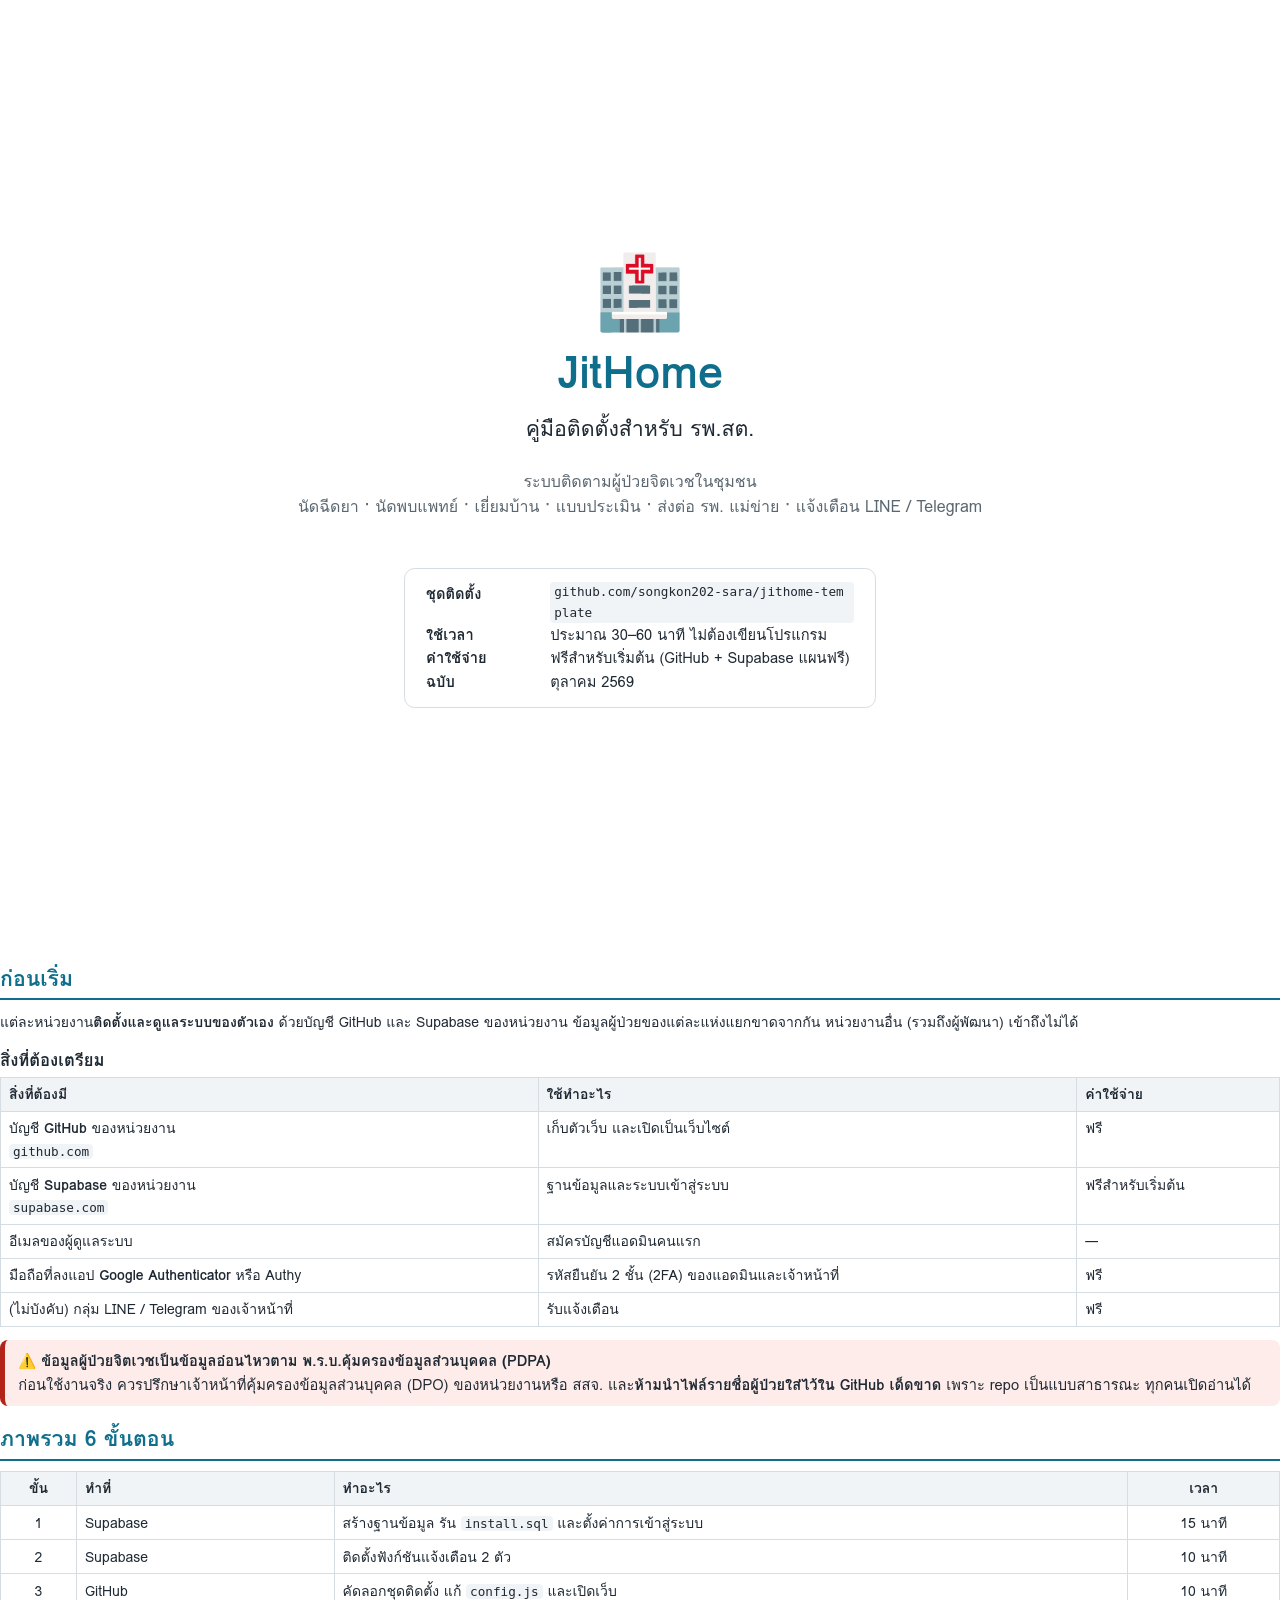
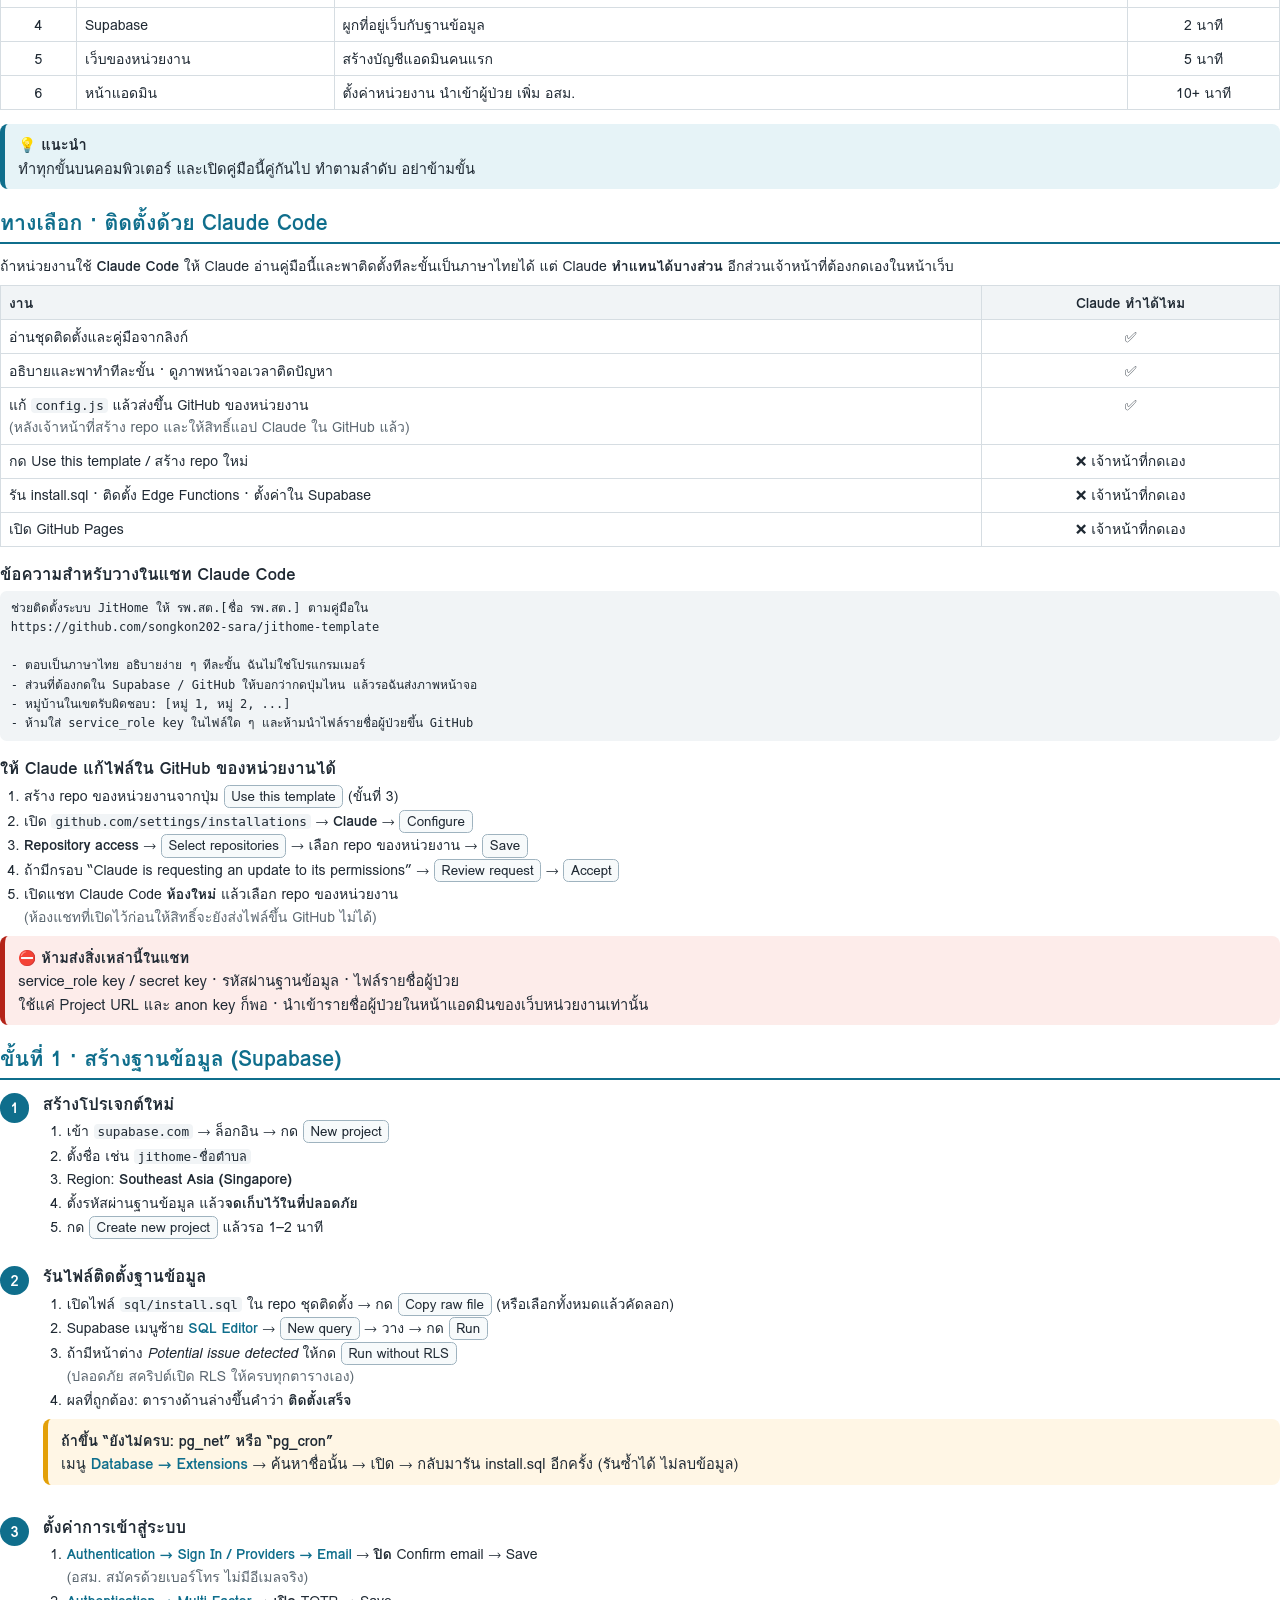
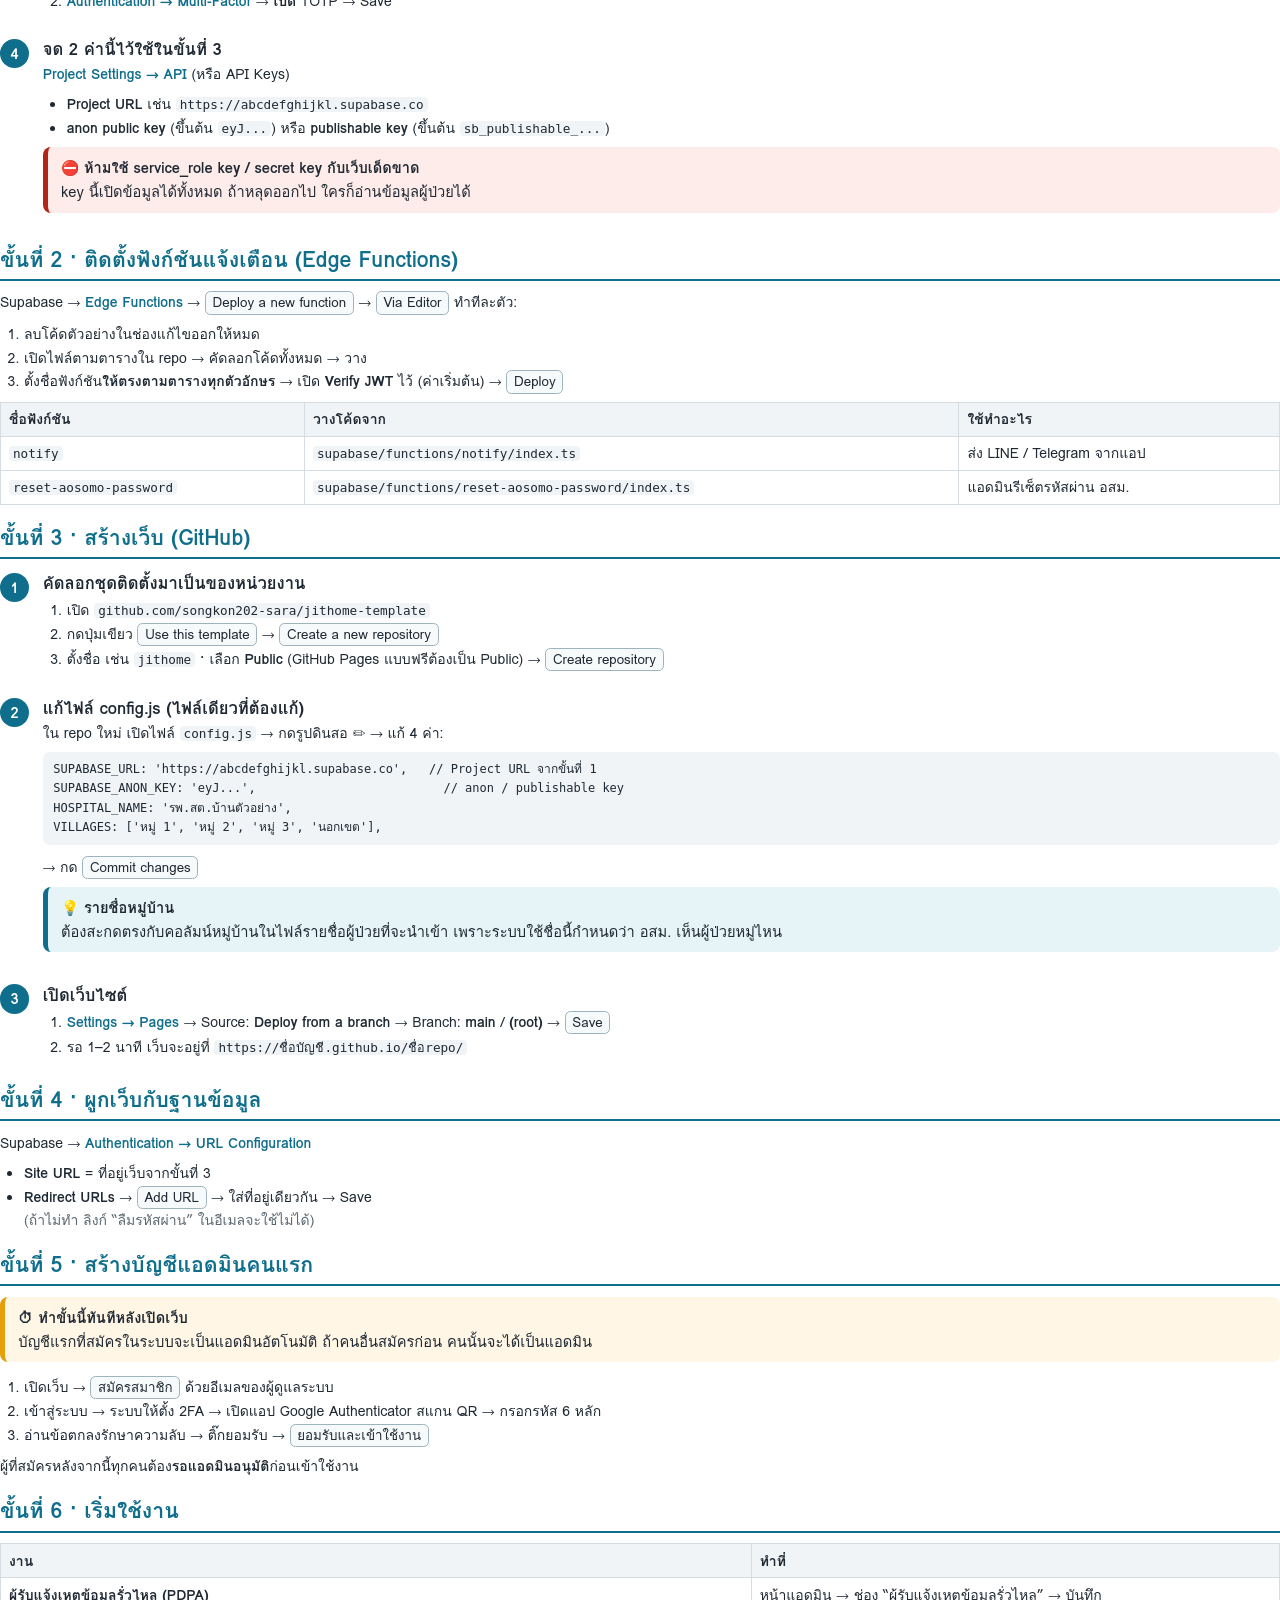
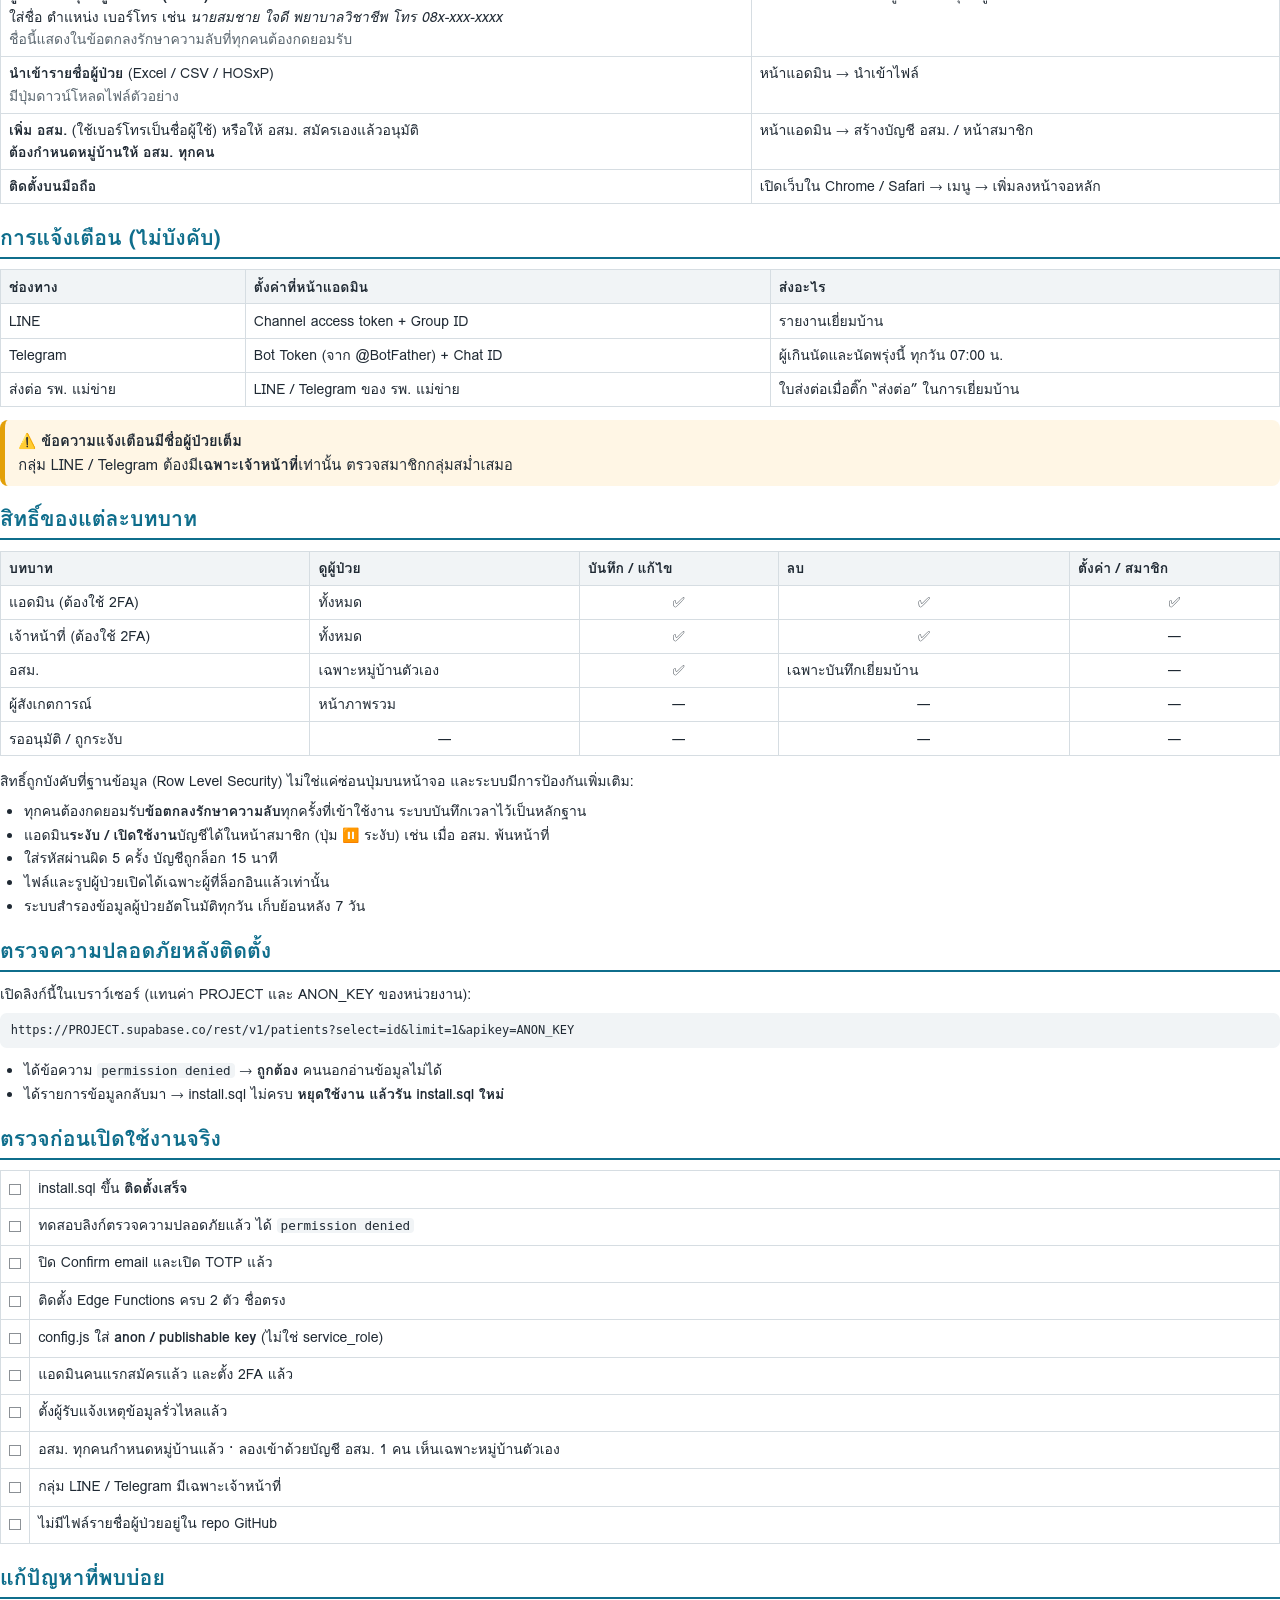
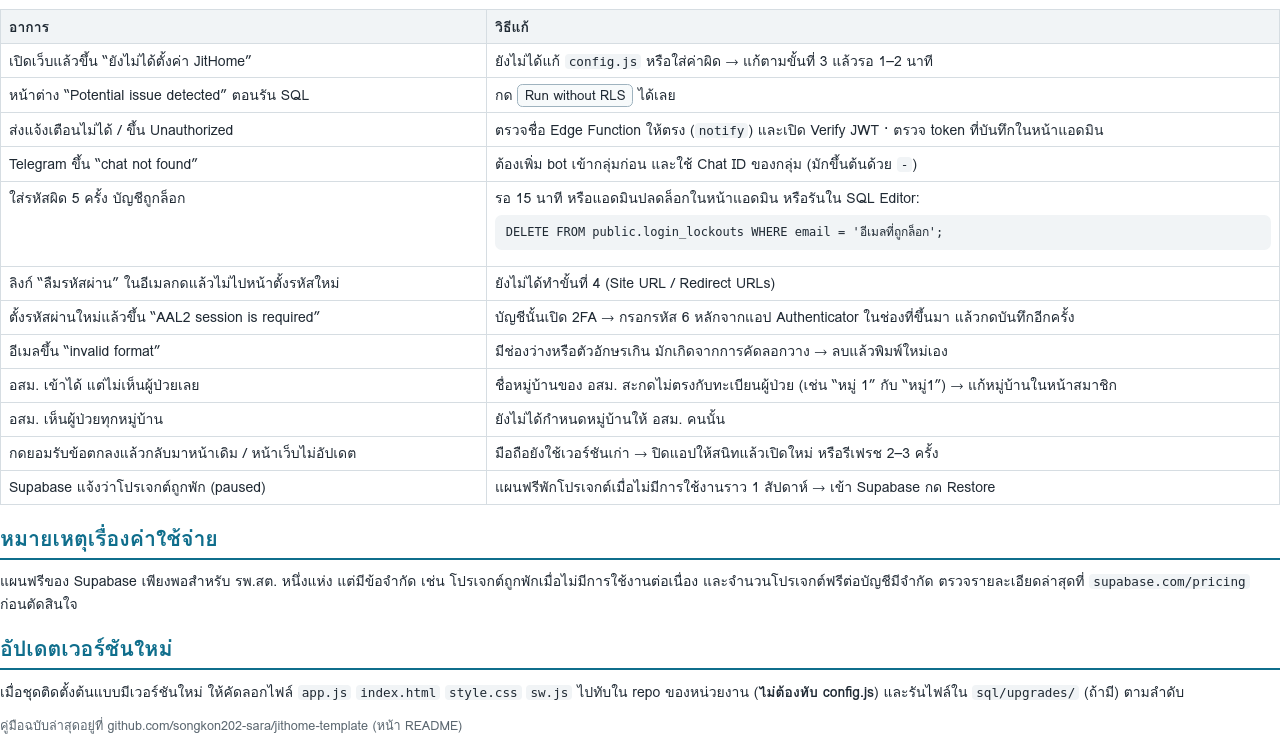
==== commit 476ac832: "Guide: add 'install with Claude Code' section (README and PDF) Co-Authored-By: Claude Opus 5.5 <nore" ====
--- a/guide/install-guide.html
+++ b/guide/install-guide.html
@@ -113,6 +113,43 @@
   <div class="note"><b>💡 แนะนำ</b>ทำทุกขั้นบนคอมพิวเตอร์ และเปิดคู่มือนี้คู่กันไป ทำตามลำดับ อย่าข้ามขั้น</div>
 </section>
 
+
+<section class="avoid" style="break-before: page">
+  <h2>ทางเลือก · ติดตั้งด้วย Claude Code</h2>
+  <p>ถ้าหน่วยงานใช้ <b>Claude Code</b> ให้ Claude อ่านคู่มือนี้และพาติดตั้งทีละขั้นเป็นภาษาไทยได้
+  แต่ Claude <b>ทำแทนได้บางส่วน</b> อีกส่วนเจ้าหน้าที่ต้องกดเองในหน้าเว็บ</p>
+  <table>
+    <tr><th>งาน</th><th class="c">Claude ทำได้ไหม</th></tr>
+    <tr><td>อ่านชุดติดตั้งและคู่มือจากลิงก์</td><td class="c">✅</td></tr>
+    <tr><td>อธิบายและพาทำทีละขั้น · ดูภาพหน้าจอเวลาติดปัญหา</td><td class="c">✅</td></tr>
+    <tr><td>แก้ <code>config.js</code> แล้วส่งขึ้น GitHub ของหน่วยงาน<br><span style="color:var(--muted)">(หลังเจ้าหน้าที่สร้าง repo และให้สิทธิ์แอป Claude ใน GitHub แล้ว)</span></td><td class="c">✅</td></tr>
+    <tr><td>กด Use this template / สร้าง repo ใหม่</td><td class="c">❌ เจ้าหน้าที่กดเอง</td></tr>
+    <tr><td>รัน install.sql · ติดตั้ง Edge Functions · ตั้งค่าใน Supabase</td><td class="c">❌ เจ้าหน้าที่กดเอง</td></tr>
+    <tr><td>เปิด GitHub Pages</td><td class="c">❌ เจ้าหน้าที่กดเอง</td></tr>
+  </table>
+
+  <h3>ข้อความสำหรับวางในแชท Claude Code</h3>
+<pre>ช่วยติดตั้งระบบ JitHome ให้ รพ.สต.[ชื่อ รพ.สต.] ตามคู่มือใน
+https://github.com/songkon202-sara/jithome-template
+
+- ตอบเป็นภาษาไทย อธิบายง่าย ๆ ทีละขั้น ฉันไม่ใช่โปรแกรมเมอร์
+- ส่วนที่ต้องกดใน Supabase / GitHub ให้บอกว่ากดปุ่มไหน แล้วรอฉันส่งภาพหน้าจอ
+- หมู่บ้านในเขตรับผิดชอบ: [หมู่ 1, หมู่ 2, ...]
+- ห้ามใส่ service_role key ในไฟล์ใด ๆ และห้ามนำไฟล์รายชื่อผู้ป่วยขึ้น GitHub</pre>
+
+  <h3>ให้ Claude แก้ไฟล์ใน GitHub ของหน่วยงานได้</h3>
+  <ol>
+    <li>สร้าง repo ของหน่วยงานจากปุ่ม <span class="btn">Use this template</span> (ขั้นที่ 3)</li>
+    <li>เปิด <span class="mono">github.com/settings/installations</span> → <b>Claude</b> → <span class="btn">Configure</span></li>
+    <li><b>Repository access</b> → <span class="btn">Select repositories</span> → เลือก repo ของหน่วยงาน → <span class="btn">Save</span></li>
+    <li>ถ้ามีกรอบ “Claude is requesting an update to its permissions” → <span class="btn">Review request</span> → <span class="btn">Accept</span></li>
+    <li>เปิดแชท Claude Code <b>ห้องใหม่</b> แล้วเลือก repo ของหน่วยงาน<br><span style="color:var(--muted)">(ห้องแชทที่เปิดไว้ก่อนให้สิทธิ์จะยังส่งไฟล์ขึ้น GitHub ไม่ได้)</span></li>
+  </ol>
+
+  <div class="danger"><b>⛔ ห้ามส่งสิ่งเหล่านี้ในแชท</b>
+  service_role key / secret key · รหัสผ่านฐานข้อมูล · ไฟล์รายชื่อผู้ป่วย<br>
+  ใช้แค่ Project URL และ anon key ก็พอ · นำเข้ารายชื่อผู้ป่วยในหน้าแอดมินของเว็บหน่วยงานเท่านั้น</div>
+</section>
 </div>
 
 <!-- ═════════ ขั้นที่ 1 ═════════ -->
